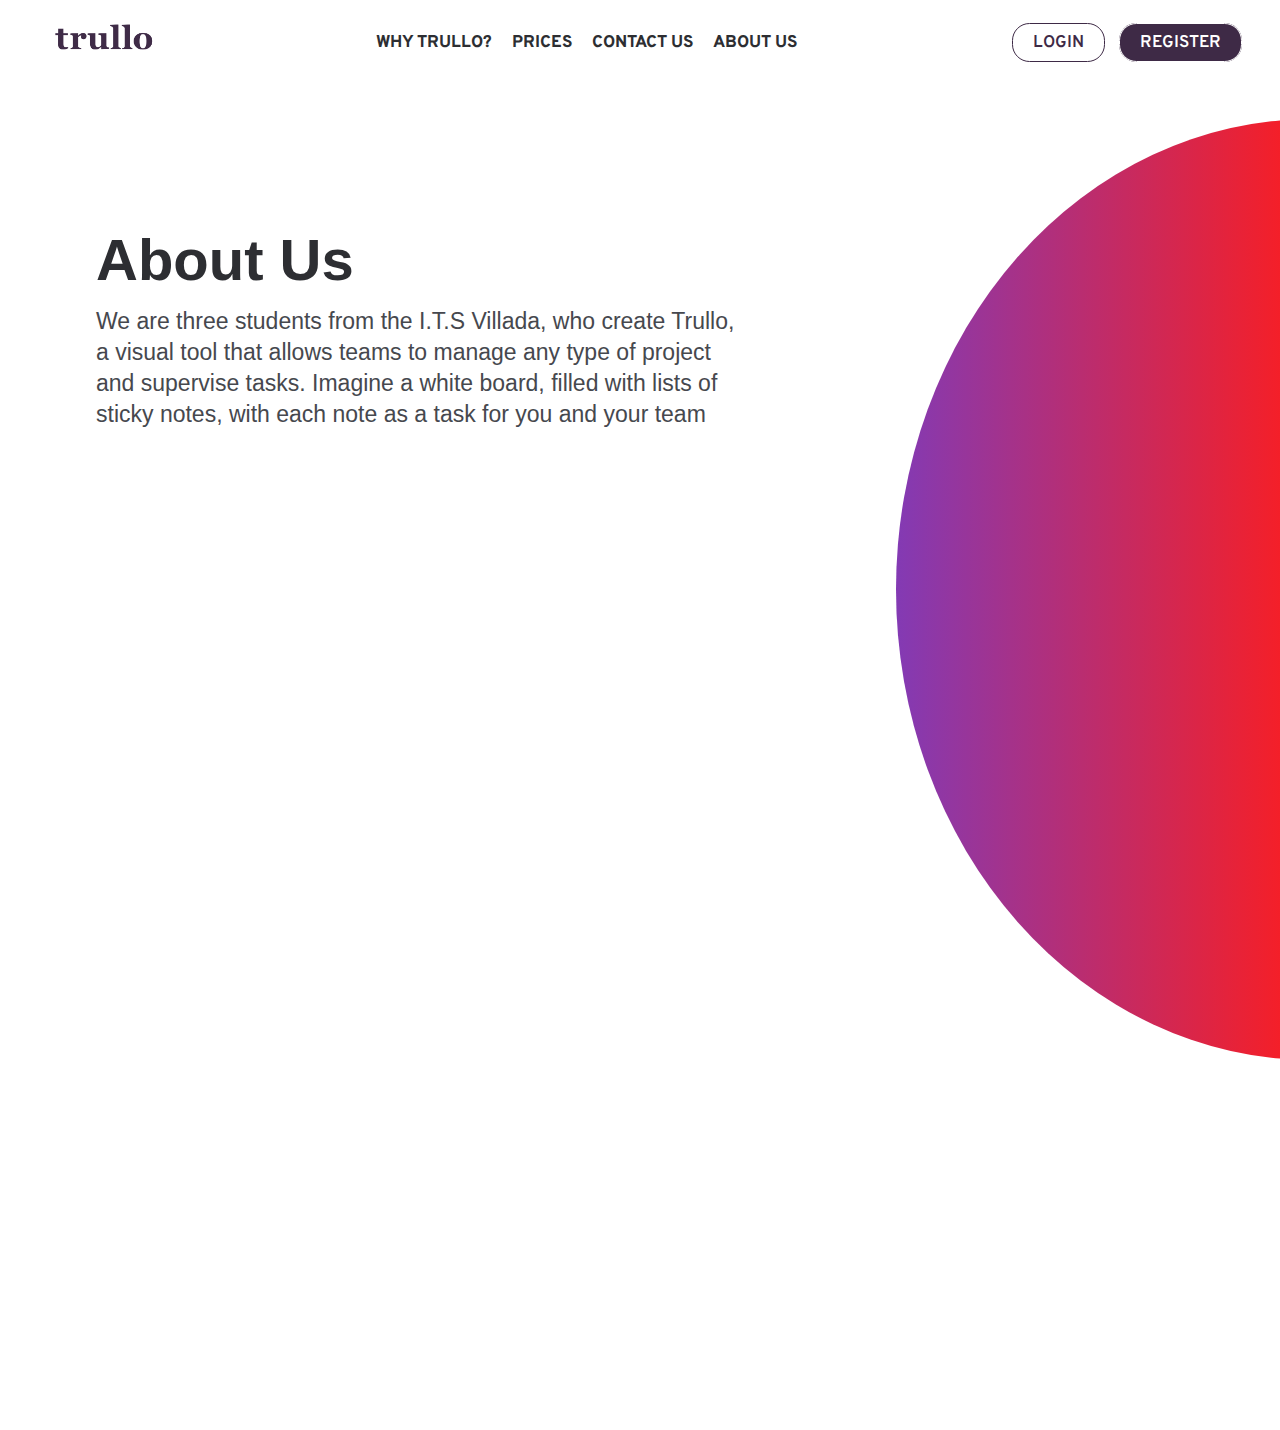
==== html/about.html @ df70b8e7 "about terminado" ====
<!DOCTYPE html>
<html lang="en">
<head>
    <meta charset="UTF-8">
    <meta http-equiv="X-UA-Compatible" content="IE=edge">
    <meta name="viewport" content="width=device-width, initial-scale=1.0">
    <script src="main.js"></script>
    <link rel="preconnect" href="https://fonts.googleapis.com">
    <link rel="preconnect" href="https://fonts.gstatic.com" crossorigin>
    <link href="https://fonts.googleapis.com/css2?family=Overpass:wght@100;200;300;400&display=swap" rel="stylesheet">
    <link rel="stylesheet" href="../style.css">
    <link rel="icon" href="../assets/tlogo.png">
    <title>About Us</title>

</head>
<body>
    <header class="header">
        <div class="logo">
            <a href="../index.html">
                <img src="../assets/trullo-logo.png" alt="trullo-logo">
            </a>
        </div>
        <nav>
            <ul class="nav-links">
                <li><a href="why.html">WHY TRULLO?</a></li>
                <li><a href="prices.html">PRICES</a></li>
                <li><a href="contact.html">CONTACT US</a></li>
                <li><a href="about.html">ABOUT US</a></li>
            </ul> 
        </nav>
        <div class="buttons">
            <a href="" class="log-in-btn">LOGIN</a>
            <a href="" class="sign-in-btn">REGISTER</a>
        </div>
    </header>
    </nav>
    <main>
        <div class="main">
            <div class="titles">
            <h1 class="title">About Us</h1>
            <p class="subtitle2">We are three students from the I.T.S Villada, who create Trullo,<br>a visual tool that allows teams to manage any type of project<br>and supervise tasks. Imagine a white board, filled with lists of<br>sticky notes, with each note as a task for you and your team</p>
            </div>
            <div class="circle"></div>
            <div class="bar"></div>
        </div>    
    </main>

</body>
</html>
---- style.css ----
* {
    box-sizing: border-box;
    padding: 0;
    margin: 0;
    font-size: 17px;
}

body {
    font-family: 'Overpass', sans-serif;
    overflow-y: hidden; 
    overflow-x: hidden; 
    
}

.header {
    display: flex;
    justify-content: space-between;
    align-items: center;
    height: 85px;
    padding: 5px 3%;
}
.header .logo a img{
    height: 87.5px;
    width: auto;
}

.header .logo {
    cursor: pointer;
}
#nav-links li a{
    font-size: 20px;
}

a:visited, a:active, a:link, .nav-links{
    list-style: none;
    text-decoration: none;
}
.nav-links li{
    margin: 0 10px;

}
.nav-links li a {
    color: #2d2e32;
    font-weight: 750;
}

.nav-links li a:hover{
    color: #919296;
    transition: .3s;


}


.nav-links{
    display: flex;
    text-decoration: none;
}

.log-in-btn{
    font-weight: 600;
    color: #3e2a46;
    padding: 7.5px;
    padding-left: 20px;
    padding-right: 20px;
    margin-right: 10px;
    border: 1px solid #3e2a46;
}

.log-in-btn:hover{
    background-color: #3e2a46;
    color: #ffffff;
    transition: .3s;
}

.sign-in-btn {
    font-weight: 600;
    color: #ffffff;
    padding: 7.5px;
    padding-left: 20px;
    padding-right: 20px;
    background-color: #3e2a46;
    border: 1px solid;
}

.sign-in-btn:hover{
    color: #3e2a46;
    background-color: #ffffff;
    transition: .3s;
    border: 1px solid #3e2a46;

}


.get-btn {
    font-weight: 400;
    color: #ffffff;
    padding: 6px 27.5px;
    background-color: #3e2a46;
    border: 1px solid;
    border-radius: 17.5px;
    margin-left: 7.5%;  
    display:inline-block;
    margin-top: 1.5%;
    padding: 7.5px;
    padding-left: 20px;
    padding-right: 20px;
}

.get-btn:hover{
    color: #3e2a46;
    background-color: #ffffff;
    transition: .3s;
    border: 1px solid #3e2a46;
}


.sign-in-btn, .log-in-btn {
    border-radius: 17.5px;
}


.main{
    position: relative;
    overflow: hidden;

}

.title{
    font-family: 'Archivo Narrow', sans-serif;
    font-size: 58px;
    color: #2d2e32;
    margin-top: 11%;
    margin-left: 7.5%;  
}

.subtitle{
    font-family: 'Archivo Narrow', sans-serif;
    font-weight: 500;
    font-size: 23px;
    color: #46484E;
    margin-left: 7.5%;
    margin-top: 1%;
}

.subtitle2{
    font-family: 'Archivo Narrow', sans-serif;
    font-weight: 500;
    font-size: 23px;
    color: #46484E;
    margin-left: 7.5%;
    line-height: 31px;
    margin-top: 1%;
}

.circle {
    background: rgb(131,58,180);
    background: linear-gradient(90deg, rgba(131,58,180,1) 0%, rgba(253,29,29,1) 50%, rgba(252,176,69,1) 100%);
    border-radius: 50%;
    height: 70%;
    width: 65%;
    position: absolute; left: 70%; top: 2.5%;
    overflow: hidden;
}

.img{
    position: absolute; left: 53%; top: 7.5%;
    z-index: 50;


}


.bar{
    height: 1000px;
}
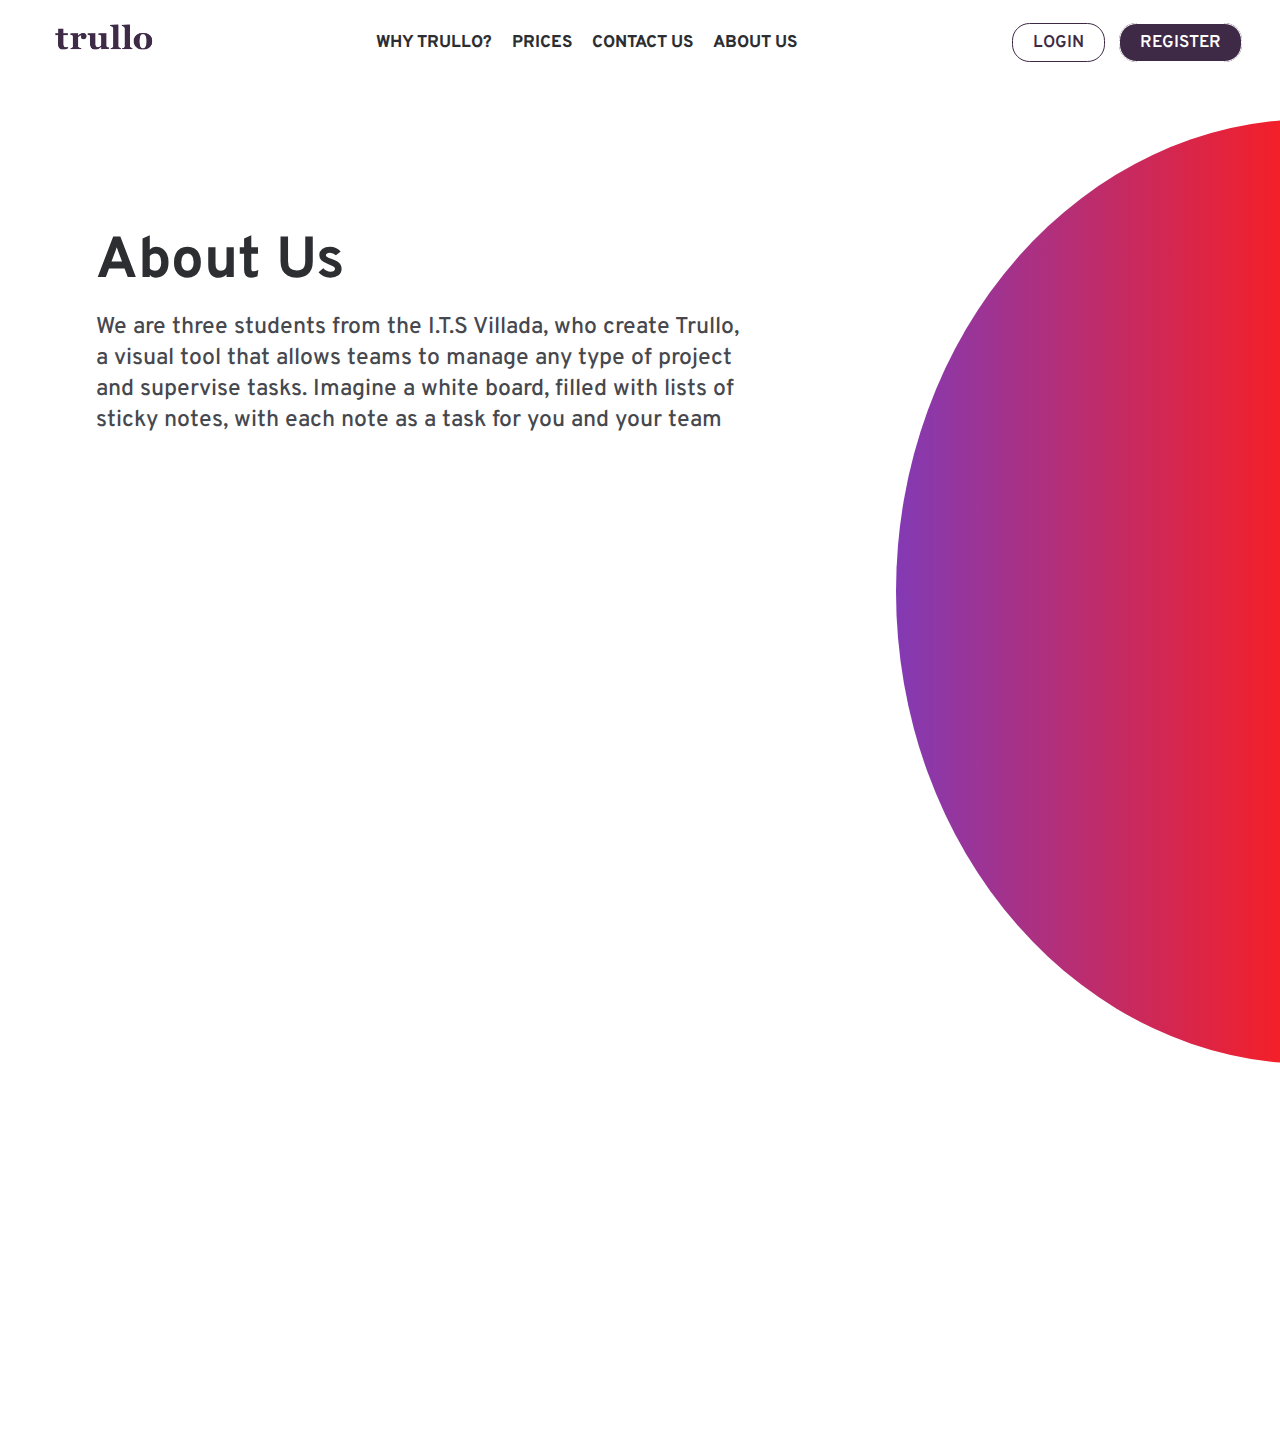
==== commit 9297e970: "cambios en los enlaces" ====
--- a/html/about.html
+++ b/html/about.html
@@ -29,8 +29,8 @@
             </ul> 
         </nav>
         <div class="buttons">
-            <a href="" class="log-in-btn">LOGIN</a>
-            <a href="" class="sign-in-btn">REGISTER</a>
+            <a href="log-in.html" class="log-in-btn">LOGIN</a>
+            <a href="sign-in.html" class="sign-in-btn">REGISTER</a>
         </div>
     </header>
     </nav>
--- a/style.css
+++ b/style.css
@@ -127,15 +127,21 @@
 }
 
 .title{
-    font-family: 'Archivo Narrow', sans-serif;
     font-size: 58px;
     color: #2d2e32;
     margin-top: 11%;
     margin-left: 7.5%;  
 }
 
+.title2{
+  font-size: 45px;
+  color: #2d2e32;
+  margin-left: 15%;  
+  position: absolute
+}
+
+
 .subtitle{
-    font-family: 'Archivo Narrow', sans-serif;
     font-weight: 500;
     font-size: 23px;
     color: #46484E;
@@ -144,13 +150,21 @@
 }
 
 .subtitle2{
-    font-family: 'Archivo Narrow', sans-serif;
     font-weight: 500;
     font-size: 23px;
     color: #46484E;
     margin-left: 7.5%;
     line-height: 31px;
     margin-top: 1%;
+}
+
+.subtitle3{
+  font-weight: 500;
+  font-size: 22.5px;
+  color: #46484E;
+  margin-left: 15%;
+  position: absolute;
+  margin-top: 12.5%;
 }
 
 .circle {
@@ -174,4 +188,332 @@
 .bar{
     height: 1000px;
 }
-  +
+.form-cn{
+  position: relative;
+}
+
+.form-contact{
+  position: absolute; left: 10%;
+  width:340px;
+  height:440px;
+  background:#ffffff;
+  border-radius:22.5px;
+  box-shadow:0 0 15px -7.5px#000;
+  margin-top: 6%;
+  margin-left: 35%;
+  margin-right: auto;
+  padding:20px 30px;
+  max-width:calc(100vw - 40px);
+  box-sizing:border-box;
+  position:relative
+}
+
+.h2-cn{
+  margin:10px 0;
+  padding-bottom:10px;
+  width:180px;
+  color:#2d2e32;
+  border-bottom:3px solid #78788c
+}
+
+.input-cn{
+  width:100%;
+  padding:10px;
+  box-sizing:border-box;
+  background:none;
+  outline:none;
+  resize:none;
+  border:0;
+  transition:all .3s;
+  border-bottom:2px solid #bebed2
+}
+
+.input-cn:focus{
+  border-bottom:2px solid #78788c
+}
+
+.p-cn:before{
+  content:attr(type);
+  display:block;
+  margin:28px 0 0;
+  font-size:14px;
+  color:#5a5a5a
+}
+
+.btn-cn{
+  margin-top: 10%;
+  margin-left: 20%;
+}
+
+
+
+
+
+
+
+
+
+
+
+
+
+
+
+
+
+
+
+
+
+
+
+
+
+
+/* Pagina de Precios */
+
+.containerp{
+    display: flex;
+    align-items: center;
+    justify-content: center;
+    min-height: 90vh;
+}
+
+.wrapper{
+  max-width: 1090px;
+  width: 100%;
+  margin: auto;
+  display: flex;
+  flex-wrap: wrap;
+  justify-content: space-between;
+}
+.wrapper .table{
+  background: #fff;
+  width: calc(33% - 20px);
+  padding: 30px 30px;
+  position: relative;
+  box-shadow: 0 5px 10px rgba(0,0,0,0.3);
+  text-align: center;
+  border-radius: 25px;
+}
+.table .price-section{
+  display: flex;
+  justify-content: center;
+}
+.table .price-area{
+  height: 120px;
+  width: 120px;
+  border-radius: 50%;
+  padding: 2px;
+}
+
+.aj_p{
+  text-align: center;
+}
+
+p.aj_des {
+  color: grey;
+  padding-bottom: 30px;
+  font-size: 14px;
+}
+
+.table.premium {
+  margin: -20px;
+}
+
+.premium_all {
+  padding-top: 22px;
+}
+
+.price-area .inner-area{
+  height: 100%;
+  width: 100%;
+  line-height: 117px;
+  text-align: center;
+  color: #fff;
+  position: relative;
+}
+
+.price-area .inner-area .text{
+  font-size: 25px;
+  font-weight: 400;
+  position: absolute;
+  top: -10px;
+  left: 5px;
+}
+
+.price-area .inner-area .price{
+  font-size: 45px;
+  font-weight: 500;
+  margin-left: 16px;
+}
+
+.table .package-name{
+  width: 100%;
+  height: 2px;
+  margin :35px 0;
+  position: relative;
+}
+
+.table .features li{
+  margin-bottom: 15px;
+  list-style: none;
+  display: flex;
+  justify-content: space-between;
+}
+
+.features li .list-name{
+  font-size: 17px;
+  font-weight: 400;
+}
+
+.features li .icon{
+  font-size: 15px;
+}
+
+.features li .icon.check{
+  color: #3e2a46;
+}
+
+.features li .icon.cross{
+  color: #3e2a46;
+}
+
+.table .btn{
+  width: 100%;
+  display: flex;
+  justify-content: center;
+}
+
+.table .btn button{
+  width: 80%;
+  height: 50px;
+  color: #fff;
+  font-size: 20px;
+  font-weight: 500;
+  border: none;
+  outline: none;
+  border-radius: 25px;
+  cursor: pointer;
+  transition: all 0.3s ease;
+}
+
+.table .btn button:hover{
+  border-radius: 17.5px;
+}
+
+.basic ::selection,
+.basic .price-area,
+.basic .inner-area,
+.basic .head_tab h2{
+  color:#3e2a46;
+}
+
+.basic .btn button{
+  background: #3e2a46;
+  color: #fff;
+  margin-top: -75px;
+}
+
+.basic .btn button:hover{
+  background: #805991;
+  color: #fff;
+}
+
+.premium ::selection,
+.premium .price-area,
+.premium .inner-area,
+.premium .head_tab h2{
+  color:#3e2a46;
+}
+
+.premium .btn button{
+  background: #3e2a46;
+  color: #fff;
+  margin-top: -75px;
+}
+
+.premium .btn button:hover{
+  background: #805991;
+  color: #fff;
+}
+
+.ultimate ::selection,
+.ultimate .price-area,
+.ultimate .inner-area,
+.ultimate .head_tab h2{
+  color:#3e2a46;
+}
+
+.ultimate .btn button{
+  background: #3e2a46;
+  color: #fff;
+  margin-top: -75px;
+}
+
+.ultimate .btn button:hover{
+  background: #805991;
+  color: #fff;
+}
+
+@media (max-width:756px){
+  .wrapper .table{
+    width: 100%;
+  }
+
+  .table.premium{
+    margin: 40px 0px;
+  }
+  .table.ultimate{
+    margin: 0px;
+  }
+}
+
+::selection{
+  color:#fff;
+}
+
+.table .ribbon{
+  width: 150px;
+  height: 150px;
+  position: absolute;
+  top: -10px;
+  left: -10px;
+  overflow: hidden;
+}
+
+.table .ribbon::before,
+table .ribbon::after{
+  position: absolute;
+  content: "";
+  z-index: -1;
+  display: block;
+  border: 7px solid #3e2a46;
+  border-top-color: transparent;
+  border-left-color: transparent;
+}
+
+.table .ribbon::before{
+  top: 0px;
+  right: 15px;
+}
+
+.table .ribbon::after{
+  bottom: 15px;
+  left: 0px;
+}
+
+.table .ribbon span{
+  position: absolute;
+  top:30px;
+  right: 0;
+  transform: rotate(-45deg);
+  width: 200px;
+  background: #3e2a46;
+  padding: 10px 0;
+  color: #fff;
+  text-align: center;
+  font-size: 17px;
+  box-shadow: 0 5px 10px rgba(0,0,0,0.5);
+}
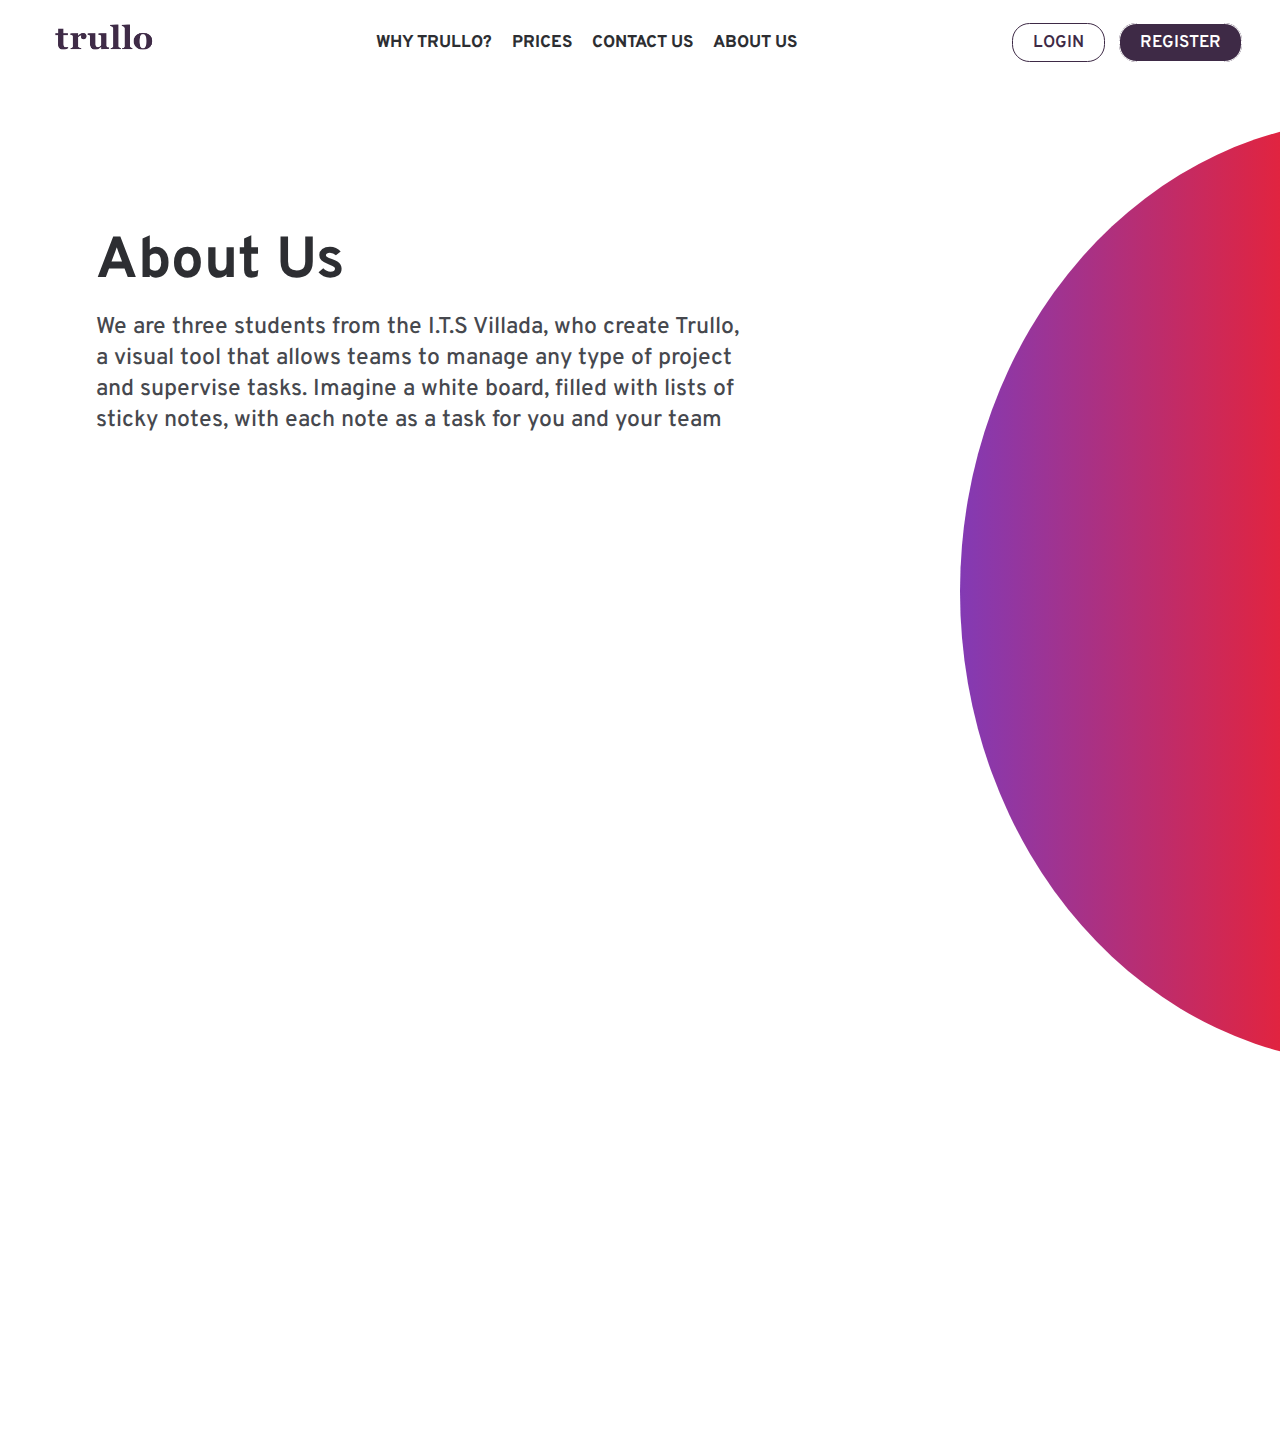
==== commit c9a23c78: "cambios" ====
--- a/html/about.html
+++ b/html/about.html
@@ -30,7 +30,7 @@
         </nav>
         <div class="buttons">
             <a href="log-in.html" class="log-in-btn">LOGIN</a>
-            <a href="sign-in.html" class="sign-in-btn">REGISTER</a>
+            <a href="register.html" class="sign-in-btn">REGISTER</a>
         </div>
     </header>
     </nav>
--- a/style.css
+++ b/style.css
@@ -126,6 +126,7 @@
 
 }
 
+
 .title{
     font-size: 58px;
     color: #2d2e32;
@@ -164,7 +165,7 @@
   color: #46484E;
   margin-left: 15%;
   position: absolute;
-  margin-top: 12.5%;
+  margin-top: 10%;
 }
 
 .circle {
@@ -173,7 +174,7 @@
     border-radius: 50%;
     height: 70%;
     width: 65%;
-    position: absolute; left: 70%; top: 2.5%;
+    position: absolute; left: 75%; top: 2.5%;
     overflow: hidden;
 }
 
@@ -213,8 +214,8 @@
   margin:10px 0;
   padding-bottom:10px;
   width:180px;
-  color:#2d2e32;
-  border-bottom:3px solid #78788c
+  color:#3e2a46;
+  border-bottom:3px solid #3e2a46;
 }
 
 .input-cn{
@@ -226,7 +227,7 @@
   resize:none;
   border:0;
   transition:all .3s;
-  border-bottom:2px solid #bebed2
+  border-bottom:2px solid #3e2a46
 }
 
 .input-cn:focus{
@@ -238,7 +239,7 @@
   display:block;
   margin:28px 0 0;
   font-size:14px;
-  color:#5a5a5a
+  color:#3e2a46
 }
 
 .btn-cn{
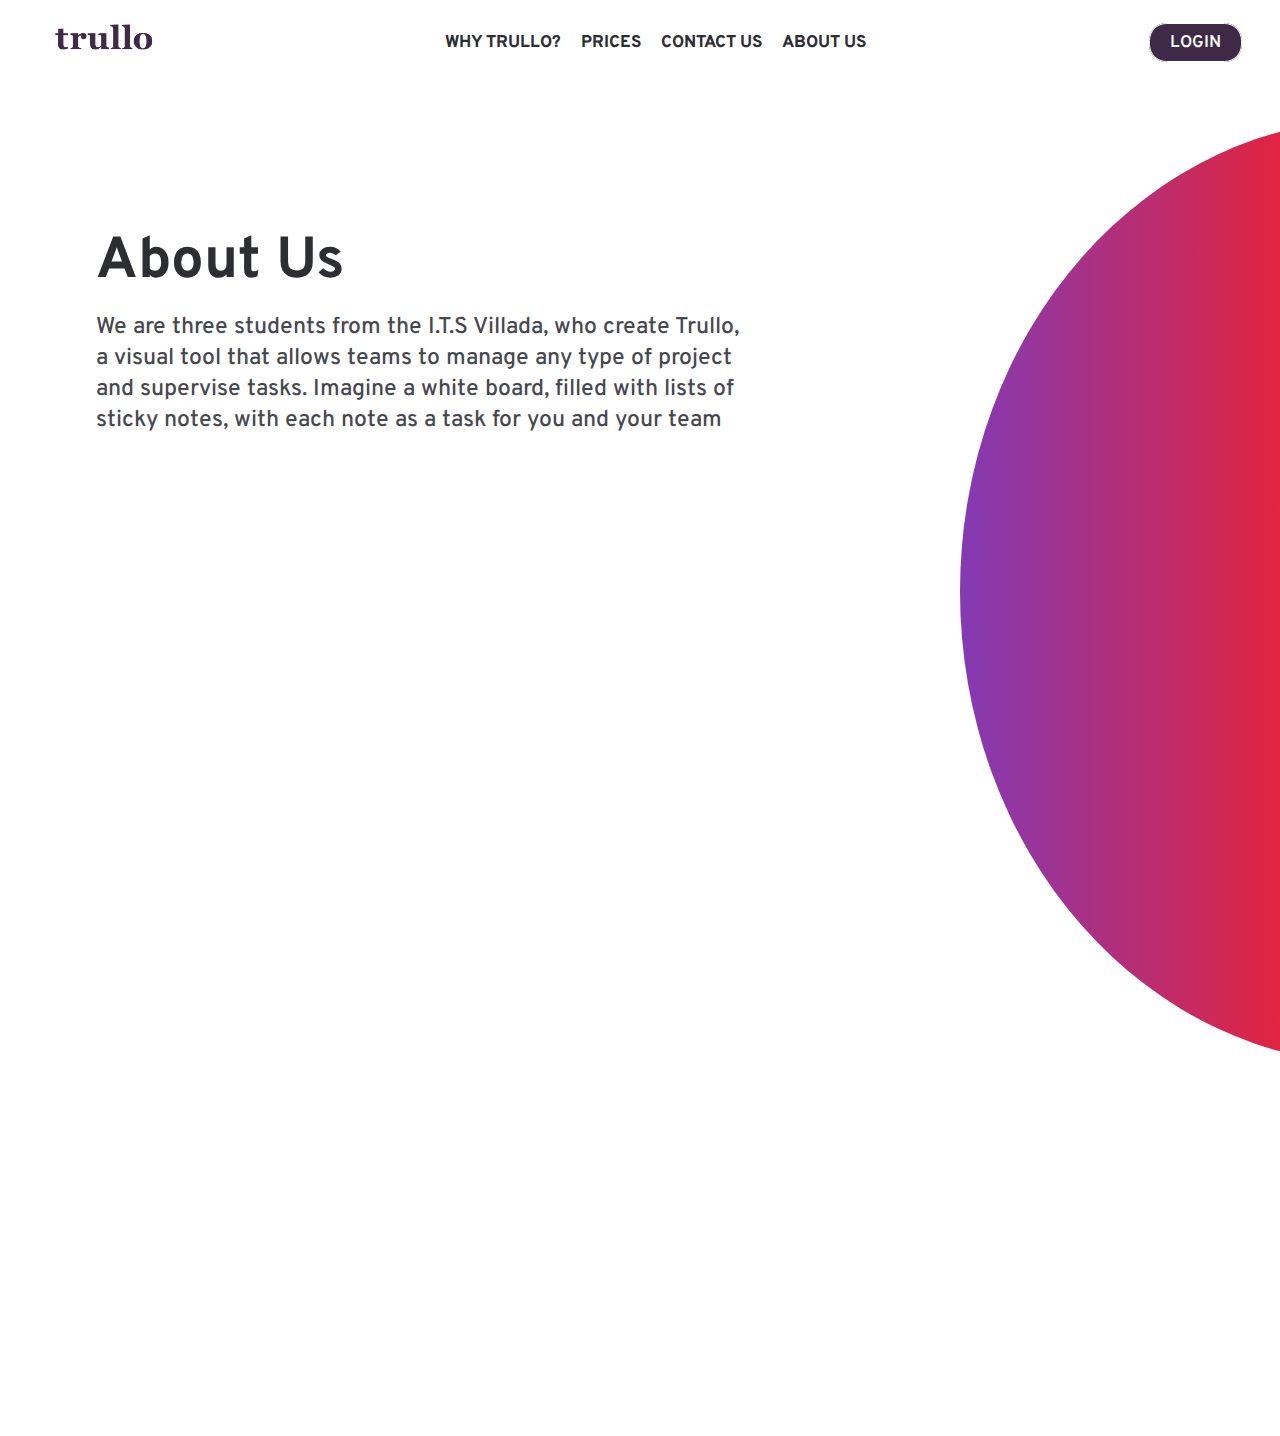
==== commit d4013231: "facu" ====
--- a/html/about.html
+++ b/html/about.html
@@ -29,8 +29,7 @@
             </ul> 
         </nav>
         <div class="buttons">
-            <a href="log-in.html" class="log-in-btn">LOGIN</a>
-            <a href="register.html" class="sign-in-btn">REGISTER</a>
+            <a href="register.html" class="sign-in-btn">LOGIN</a>
         </div>
     </header>
     </nav>
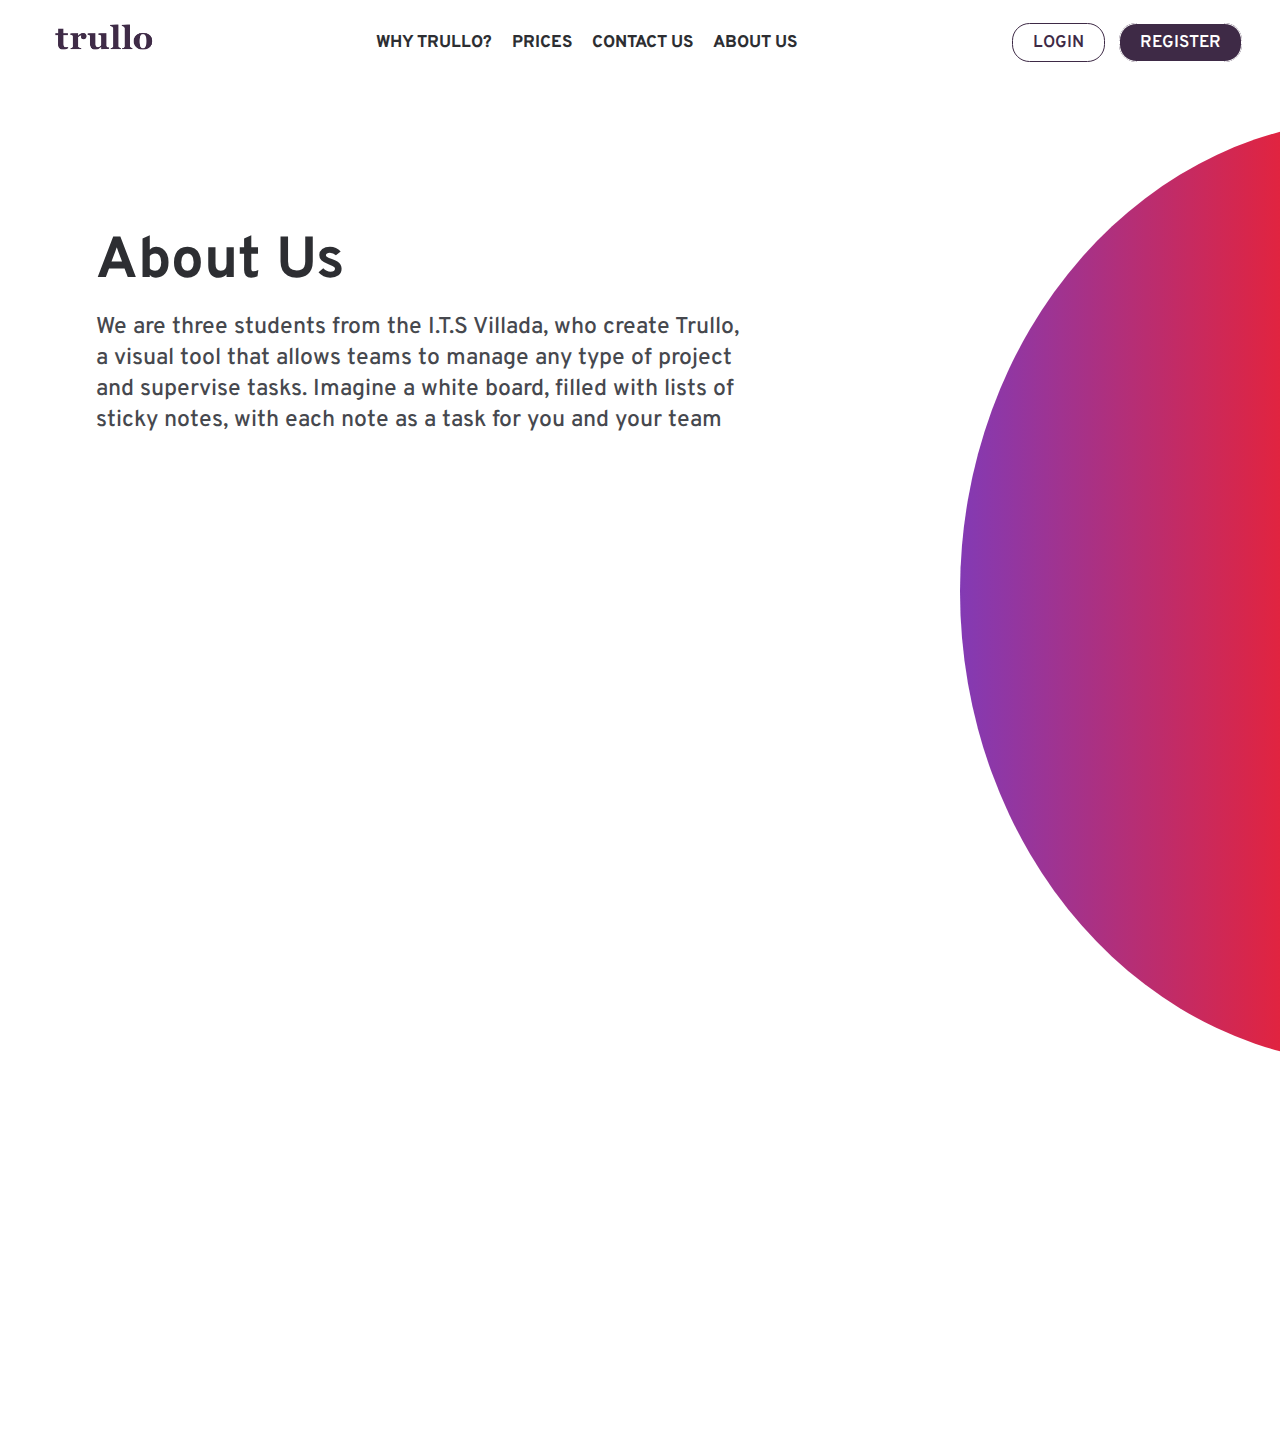
==== commit f87b9523: "changes" ====
--- a/html/about.html
+++ b/html/about.html
@@ -29,7 +29,8 @@
             </ul> 
         </nav>
         <div class="buttons">
-            <a href="register.html" class="sign-in-btn">LOGIN</a>
+            <a href="log-in.html" class="log-in-btn">LOGIN</a>
+            <a href="register.html" class="sign-in-btn">REGISTER</a>
         </div>
     </header>
     </nav>
--- a/style.css
+++ b/style.css
@@ -1,520 +1,529 @@
 * {
-    box-sizing: border-box;
-    padding: 0;
-    margin: 0;
-    font-size: 17px;
-}
+  box-sizing: border-box;
+  padding: 0;
+  margin: 0;
+  font-size: 17px;
+}
+
+::-moz-selection {
+background:  #3e2a46;
+}
+::selection      {
+background:  #3e2a46;
+}
+
+
 
 body {
-    font-family: 'Overpass', sans-serif;
-    overflow-y: hidden; 
-    overflow-x: hidden; 
-    
+  font-family: 'Overpass', sans-serif;
+  overflow-y: hidden; 
+  overflow-x: hidden; 
+  
 }
 
 .header {
-    display: flex;
-    justify-content: space-between;
-    align-items: center;
-    height: 85px;
-    padding: 5px 3%;
-}
-.header .logo a img{
-    height: 87.5px;
-    width: auto;
-}
-
-.header .logo {
-    cursor: pointer;
-}
-#nav-links li a{
-    font-size: 20px;
-}
-
-a:visited, a:active, a:link, .nav-links{
-    list-style: none;
-    text-decoration: none;
-}
-.nav-links li{
-    margin: 0 10px;
-
-}
-.nav-links li a {
-    color: #2d2e32;
-    font-weight: 750;
-}
-
-.nav-links li a:hover{
-    color: #919296;
-    transition: .3s;
-
-
-}
-
-
-.nav-links{
-    display: flex;
-    text-decoration: none;
-}
-
-.log-in-btn{
-    font-weight: 600;
-    color: #3e2a46;
-    padding: 7.5px;
-    padding-left: 20px;
-    padding-right: 20px;
-    margin-right: 10px;
-    border: 1px solid #3e2a46;
-}
-
-.log-in-btn:hover{
-    background-color: #3e2a46;
-    color: #ffffff;
-    transition: .3s;
-}
-
-.sign-in-btn {
-    font-weight: 600;
-    color: #ffffff;
-    padding: 7.5px;
-    padding-left: 20px;
-    padding-right: 20px;
-    background-color: #3e2a46;
-    border: 1px solid;
-}
-
-.sign-in-btn:hover{
-    color: #3e2a46;
-    background-color: #ffffff;
-    transition: .3s;
-    border: 1px solid #3e2a46;
-
-}
-
-
-.get-btn {
-    font-weight: 400;
-    color: #ffffff;
-    padding: 6px 27.5px;
-    background-color: #3e2a46;
-    border: 1px solid;
-    border-radius: 17.5px;
-    margin-left: 7.5%;  
-    display:inline-block;
-    margin-top: 1.5%;
-    padding: 7.5px;
-    padding-left: 20px;
-    padding-right: 20px;
-}
-
-.get-btn:hover{
-    color: #3e2a46;
-    background-color: #ffffff;
-    transition: .3s;
-    border: 1px solid #3e2a46;
-}
-
-
-.sign-in-btn, .log-in-btn {
-    border-radius: 17.5px;
-}
-
-
-.main{
-    position: relative;
-    overflow: hidden;
-
-}
-
-
-.title{
-    font-size: 58px;
-    color: #2d2e32;
-    margin-top: 11%;
-    margin-left: 7.5%;  
-}
-
-.title2{
-  font-size: 45px;
-  color: #2d2e32;
-  margin-left: 15%;  
-  position: absolute
-}
-
-
-.subtitle{
-    font-weight: 500;
-    font-size: 23px;
-    color: #46484E;
-    margin-left: 7.5%;
-    margin-top: 1%;
-}
-
-.subtitle2{
-    font-weight: 500;
-    font-size: 23px;
-    color: #46484E;
-    margin-left: 7.5%;
-    line-height: 31px;
-    margin-top: 1%;
-}
-
-.subtitle3{
-  font-weight: 500;
-  font-size: 22.5px;
-  color: #46484E;
-  margin-left: 15%;
-  position: absolute;
-  margin-top: 10%;
-}
-
-.circle {
-    background: rgb(131,58,180);
-    background: linear-gradient(90deg, rgba(131,58,180,1) 0%, rgba(253,29,29,1) 50%, rgba(252,176,69,1) 100%);
-    border-radius: 50%;
-    height: 70%;
-    width: 65%;
-    position: absolute; left: 75%; top: 2.5%;
-    overflow: hidden;
-}
-
-.img{
-    position: absolute; left: 53%; top: 7.5%;
-    z-index: 50;
-
-
-}
-
-
-.bar{
-    height: 1000px;
-}
-
-.form-cn{
-  position: relative;
-}
-
-.form-contact{
-  position: absolute; left: 10%;
-  width:340px;
-  height:440px;
-  background:#ffffff;
-  border-radius:22.5px;
-  box-shadow:0 0 15px -7.5px#000;
-  margin-top: 6%;
-  margin-left: 35%;
-  margin-right: auto;
-  padding:20px 30px;
-  max-width:calc(100vw - 40px);
-  box-sizing:border-box;
-  position:relative
-}
-
-.h2-cn{
-  margin:10px 0;
-  padding-bottom:10px;
-  width:180px;
-  color:#3e2a46;
-  border-bottom:3px solid #3e2a46;
-}
-
-.input-cn{
-  width:100%;
-  padding:10px;
-  box-sizing:border-box;
-  background:none;
-  outline:none;
-  resize:none;
-  border:0;
-  transition:all .3s;
-  border-bottom:2px solid #3e2a46
-}
-
-.input-cn:focus{
-  border-bottom:2px solid #78788c
-}
-
-.p-cn:before{
-  content:attr(type);
-  display:block;
-  margin:28px 0 0;
-  font-size:14px;
-  color:#3e2a46
-}
-
-.btn-cn{
-  margin-top: 10%;
-  margin-left: 20%;
-}
-
-
-
-
-
-
-
-
-
-
-
-
-
-
-
-
-
-
-
-
-
-
-
-
-
-
-/* Pagina de Precios */
-
-.containerp{
-    display: flex;
-    align-items: center;
-    justify-content: center;
-    min-height: 90vh;
-}
-
-.wrapper{
-  max-width: 1090px;
-  width: 100%;
-  margin: auto;
-  display: flex;
-  flex-wrap: wrap;
-  justify-content: space-between;
-}
-.wrapper .table{
-  background: #fff;
-  width: calc(33% - 20px);
-  padding: 30px 30px;
-  position: relative;
-  box-shadow: 0 5px 10px rgba(0,0,0,0.3);
-  text-align: center;
-  border-radius: 25px;
-}
-.table .price-section{
-  display: flex;
-  justify-content: center;
-}
-.table .price-area{
-  height: 120px;
-  width: 120px;
-  border-radius: 50%;
-  padding: 2px;
-}
-
-.aj_p{
-  text-align: center;
-}
-
-p.aj_des {
-  color: grey;
-  padding-bottom: 30px;
-  font-size: 14px;
-}
-
-.table.premium {
-  margin: -20px;
-}
-
-.premium_all {
-  padding-top: 22px;
-}
-
-.price-area .inner-area{
-  height: 100%;
-  width: 100%;
-  line-height: 117px;
-  text-align: center;
-  color: #fff;
-  position: relative;
-}
-
-.price-area .inner-area .text{
-  font-size: 25px;
-  font-weight: 400;
-  position: absolute;
-  top: -10px;
-  left: 5px;
-}
-
-.price-area .inner-area .price{
-  font-size: 45px;
-  font-weight: 500;
-  margin-left: 16px;
-}
-
-.table .package-name{
-  width: 100%;
-  height: 2px;
-  margin :35px 0;
-  position: relative;
-}
-
-.table .features li{
-  margin-bottom: 15px;
-  list-style: none;
   display: flex;
   justify-content: space-between;
+  align-items: center;
+  height: 85px;
+  padding: 5px 3%;
+}
+.header .logo a img{
+  height: 87.5px;
+  width: auto;
+}
+
+.header .logo {
+  cursor: pointer;
+}
+#nav-links li a{
+  font-size: 20px;
+}
+
+a:visited, a:active, a:link, .nav-links{
+  list-style: none;
+  text-decoration: none;
+}
+.nav-links li{
+  margin: 0 10px;
+
+}
+.nav-links li a {
+  color: #2d2e32;
+  font-weight: 750;
+}
+
+.nav-links li a:hover{
+  color: #919296;
+  transition: .3s;
+
+
+}
+
+
+.nav-links{
+  display: flex;
+  text-decoration: none;
+}
+
+.log-in-btn{
+  font-weight: 600;
+  color: #3e2a46;
+  padding: 7.5px;
+  padding-left: 20px;
+  padding-right: 20px;
+  margin-right: 10px;
+  border: 1px solid #3e2a46;
+}
+
+.log-in-btn:hover{
+  background-color: #3e2a46;
+  color: #ffffff;
+  transition: .3s;
+}
+
+.sign-in-btn {
+  font-weight: 600;
+  color: #ffffff;
+  padding: 7.5px;
+  padding-left: 20px;
+  padding-right: 20px;
+  background-color: #3e2a46;
+  border: 1px solid;
+}
+
+.sign-in-btn:hover{
+  color: #3e2a46;
+  background-color: #ffffff;
+  transition: .3s;
+  border: 1px solid #3e2a46;
+
+}
+
+
+.get-btn {
+  font-weight: 400;
+  color: #ffffff;
+  padding: 6px 27.5px;
+  background-color: #3e2a46;
+  border: 1px solid;
+  border-radius: 17.5px;
+  margin-left: 7.5%;  
+  display:inline-block;
+  margin-top: 1.5%;
+  padding: 7.5px;
+  padding-left: 20px;
+  padding-right: 20px;
+}
+
+.get-btn:hover{
+  color: #3e2a46;
+  background-color: #ffffff;
+  transition: .3s;
+  border: 1px solid #3e2a46;
+}
+
+
+.sign-in-btn, .log-in-btn {
+  border-radius: 17.5px;
+}
+
+
+.main{
+  position: relative;
+  overflow: hidden;
+
+}
+
+
+.title{
+  font-size: 58px;
+  color: #2d2e32;
+  margin-top: 11%;
+  margin-left: 7.5%;  
+}
+
+.title2{
+font-size: 45px;
+color: #2d2e32;
+margin-left: 15%;  
+position: absolute
+}
+
+
+.subtitle{
+  font-weight: 500;
+  font-size: 23px;
+  color: #46484E;
+  margin-left: 7.5%;
+  margin-top: 1%;
+}
+
+.subtitle2{
+  font-weight: 500;
+  font-size: 23px;
+  color: #46484E;
+  margin-left: 7.5%;
+  line-height: 31px;
+  margin-top: 1%;
+}
+
+.subtitle3{
+font-weight: 500;
+font-size: 22.5px;
+color: #46484E;
+margin-left: 15%;
+position: absolute;
+margin-top: 10%;
+}
+
+.circle {
+  background: rgb(131,58,180);
+  background: linear-gradient(90deg, rgba(131,58,180,1) 0%, rgba(253,29,29,1) 50%, rgba(252,176,69,1) 100%);
+  border-radius: 50%;
+  height: 70%;
+  width: 65%;
+  position: absolute; left: 75%; top: 2.5%;
+  overflow: hidden;
+}
+
+.img{
+  position: absolute; left: 53%; top: 7.5%;
+  z-index: 50;
+
+
+}
+
+
+.bar{
+  height: 1000px;
+}
+
+.form-cn{
+position: relative;
+}
+
+.form-contact{
+position: absolute; left: 10%;
+width:340px;
+height:440px;
+background:#ffffff;
+border-radius:22.5px;
+box-shadow:0 0 15px -7.5px#000;
+margin-top: 6%;
+margin-left: 35%;
+margin-right: auto;
+padding:20px 30px;
+max-width:calc(100vw - 40px);
+box-sizing:border-box;
+position:relative
+}
+
+.h2-cn{
+margin:10px 0;
+padding-bottom:10px;
+width:180px;
+color:#3e2a46;
+border-bottom:3px solid #3e2a46;
+}
+
+.input-cn{
+width:100%;
+padding:10px;
+box-sizing:border-box;
+background:none;
+outline:none;
+resize:none;
+border:0;
+transition:all .3s;
+border-bottom:2px solid #3e2a46
+}
+
+.input-cn:focus{
+border-bottom:2px solid #78788c
+}
+
+.p-cn:before{
+content:attr(type);
+display:block;
+margin:28px 0 0;
+font-size:14px;
+color:#3e2a46
+}
+
+.btn-cn{
+margin-top: 10%;
+margin-left: 20%;
+}
+
+
+
+
+
+
+
+
+
+
+
+
+
+
+
+
+
+
+
+
+
+
+
+
+
+
+/* Pagina de Precios */
+
+.containerp{
+  display: flex;
+  align-items: center;
+  justify-content: center;
+  min-height: 90vh;
+}
+
+.wrapper{
+max-width: 1090px;
+width: 100%;
+margin: auto;
+display: flex;
+flex-wrap: wrap;
+justify-content: space-between;
+}
+.wrapper .table{
+background: #fff;
+width: calc(33% - 20px);
+padding: 30px 30px;
+position: relative;
+box-shadow: 0 5px 10px rgba(0,0,0,0.3);
+text-align: center;
+border-radius: 25px;
+}
+.table .price-section{
+display: flex;
+justify-content: center;
+}
+.table .price-area{
+height: 120px;
+width: 120px;
+border-radius: 50%;
+padding: 2px;
+}
+
+.aj_p{
+text-align: center;
+}
+
+p.aj_des {
+color: grey;
+padding-bottom: 30px;
+font-size: 14px;
+}
+
+.table.premium {
+margin: -20px;
+}
+
+.premium_all {
+padding-top: 22px;
+}
+
+.price-area .inner-area{
+height: 100%;
+width: 100%;
+line-height: 117px;
+text-align: center;
+color: #fff;
+position: relative;
+}
+
+.price-area .inner-area .text{
+font-size: 25px;
+font-weight: 400;
+position: absolute;
+top: -10px;
+left: 5px;
+}
+
+.price-area .inner-area .price{
+font-size: 45px;
+font-weight: 500;
+margin-left: 16px;
+}
+
+.table .package-name{
+width: 100%;
+height: 2px;
+margin :35px 0;
+position: relative;
+}
+
+.table .features li{
+margin-bottom: 15px;
+list-style: none;
+display: flex;
+justify-content: space-between;
 }
 
 .features li .list-name{
-  font-size: 17px;
-  font-weight: 400;
+font-size: 17px;
+font-weight: 400;
 }
 
 .features li .icon{
-  font-size: 15px;
+font-size: 15px;
 }
 
 .features li .icon.check{
-  color: #3e2a46;
+color: #3e2a46;
 }
 
 .features li .icon.cross{
-  color: #3e2a46;
+color: #3e2a46;
 }
 
 .table .btn{
-  width: 100%;
-  display: flex;
-  justify-content: center;
+width: 100%;
+display: flex;
+justify-content: center;
 }
 
 .table .btn button{
-  width: 80%;
-  height: 50px;
-  color: #fff;
-  font-size: 20px;
-  font-weight: 500;
-  border: none;
-  outline: none;
-  border-radius: 25px;
-  cursor: pointer;
-  transition: all 0.3s ease;
+width: 80%;
+height: 50px;
+color: #fff;
+font-size: 20px;
+font-weight: 500;
+border: none;
+outline: none;
+border-radius: 25px;
+cursor: pointer;
+transition: all 0.3s ease;
 }
 
 .table .btn button:hover{
-  border-radius: 17.5px;
+border-radius: 17.5px;
 }
 
 .basic ::selection,
 .basic .price-area,
 .basic .inner-area,
 .basic .head_tab h2{
-  color:#3e2a46;
+color:#3e2a46;
 }
 
 .basic .btn button{
-  background: #3e2a46;
-  color: #fff;
-  margin-top: -75px;
+background: #3e2a46;
+color: #fff;
+margin-top: -75px;
 }
 
 .basic .btn button:hover{
-  background: #805991;
-  color: #fff;
+background: #805991;
+color: #fff;
 }
 
 .premium ::selection,
 .premium .price-area,
 .premium .inner-area,
 .premium .head_tab h2{
-  color:#3e2a46;
+color:#3e2a46;
 }
 
 .premium .btn button{
-  background: #3e2a46;
-  color: #fff;
-  margin-top: -75px;
+background: #3e2a46;
+color: #fff;
+margin-top: -75px;
 }
 
 .premium .btn button:hover{
-  background: #805991;
-  color: #fff;
+background: #805991;
+color: #fff;
 }
 
 .ultimate ::selection,
 .ultimate .price-area,
 .ultimate .inner-area,
 .ultimate .head_tab h2{
-  color:#3e2a46;
+color:#3e2a46;
 }
 
 .ultimate .btn button{
-  background: #3e2a46;
-  color: #fff;
-  margin-top: -75px;
+background: #3e2a46;
+color: #fff;
+margin-top: -75px;
 }
 
 .ultimate .btn button:hover{
-  background: #805991;
-  color: #fff;
+background: #805991;
+color: #fff;
 }
 
 @media (max-width:756px){
-  .wrapper .table{
-    width: 100%;
-  }
-
-  .table.premium{
-    margin: 40px 0px;
-  }
-  .table.ultimate{
-    margin: 0px;
-  }
+.wrapper .table{
+  width: 100%;
+}
+
+.table.premium{
+  margin: 40px 0px;
+}
+.table.ultimate{
+  margin: 0px;
+}
 }
 
 ::selection{
-  color:#fff;
+color:#fff;
 }
 
 .table .ribbon{
-  width: 150px;
-  height: 150px;
-  position: absolute;
-  top: -10px;
-  left: -10px;
-  overflow: hidden;
+width: 150px;
+height: 150px;
+position: absolute;
+top: -10px;
+left: -10px;
+overflow: hidden;
 }
 
 .table .ribbon::before,
 table .ribbon::after{
-  position: absolute;
-  content: "";
-  z-index: -1;
-  display: block;
-  border: 7px solid #3e2a46;
-  border-top-color: transparent;
-  border-left-color: transparent;
+position: absolute;
+content: "";
+z-index: -1;
+display: block;
+border: 7px solid #3e2a46;
+border-top-color: transparent;
+border-left-color: transparent;
 }
 
 .table .ribbon::before{
-  top: 0px;
-  right: 15px;
+top: 0px;
+right: 15px;
 }
 
 .table .ribbon::after{
-  bottom: 15px;
-  left: 0px;
+bottom: 15px;
+left: 0px;
 }
 
 .table .ribbon span{
-  position: absolute;
-  top:30px;
-  right: 0;
-  transform: rotate(-45deg);
-  width: 200px;
-  background: #3e2a46;
-  padding: 10px 0;
-  color: #fff;
-  text-align: center;
-  font-size: 17px;
-  box-shadow: 0 5px 10px rgba(0,0,0,0.5);
-}
+position: absolute;
+top:30px;
+right: 0;
+transform: rotate(-45deg);
+width: 200px;
+background: #3e2a46;
+padding: 10px 0;
+color: #fff;
+text-align: center;
+font-size: 17px;
+box-shadow: 0 5px 10px rgba(0,0,0,0.5);
+}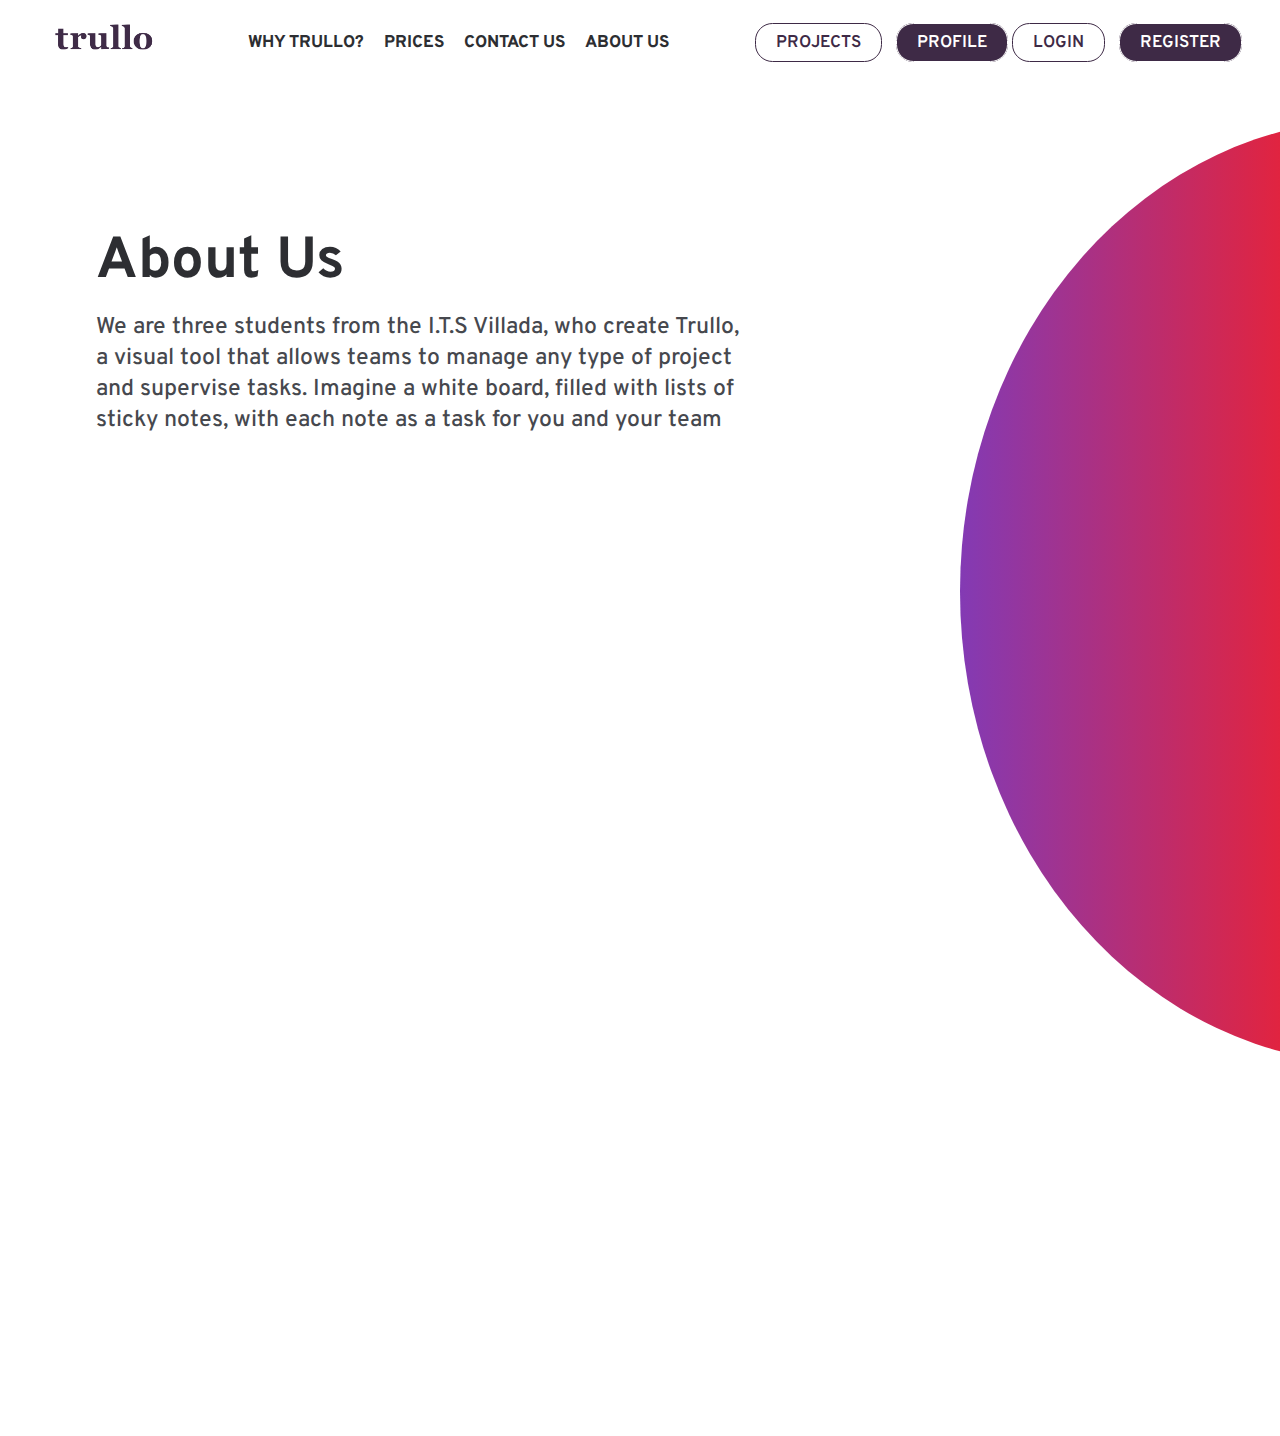
==== commit 834734ad: "entrega 2" ====
--- a/html/about.html
+++ b/html/about.html
@@ -29,8 +29,10 @@
             </ul> 
         </nav>
         <div class="buttons">
-            <a href="log-in.html" class="log-in-btn">LOGIN</a>
-            <a href="register.html" class="sign-in-btn">REGISTER</a>
+            <a href="project.html" class="log-in-btn" id="proj">PROJECTS</a>
+            <a href="log-in.html" class="sign-in-btn" id="prof">PROFILE</a>
+            <a href="log-in.html" class="log-in-btn" id="login">LOGIN</a>
+            <a href="register.html" class="sign-in-btn" id="reg">REGISTER</a>
         </div>
     </header>
     </nav>
@@ -44,6 +46,6 @@
             <div class="bar"></div>
         </div>    
     </main>
-
+<script src="../js/log.js"></script>
 </body>
 </html>--- a/style.css
+++ b/style.css
@@ -8,11 +8,10 @@
 ::-moz-selection {
 background:  #3e2a46;
 }
+
 ::selection      {
 background:  #3e2a46;
 }
-
-
 
 body {
   font-family: 'Overpass', sans-serif;
@@ -174,7 +173,7 @@
 color: #46484E;
 margin-left: 15%;
 position: absolute;
-margin-top: 10%;
+margin-top: 12%;
 }
 
 .circle {
@@ -257,37 +256,13 @@
 }
 
 
-
-
-
-
-
-
-
-
-
-
-
-
-
-
-
-
-
-
-
-
-
-
-
-
 /* Pagina de Precios */
 
 .containerp{
   display: flex;
   align-items: center;
   justify-content: center;
-  min-height: 90vh;
+  min-height: 85vh;
 }
 
 .wrapper{
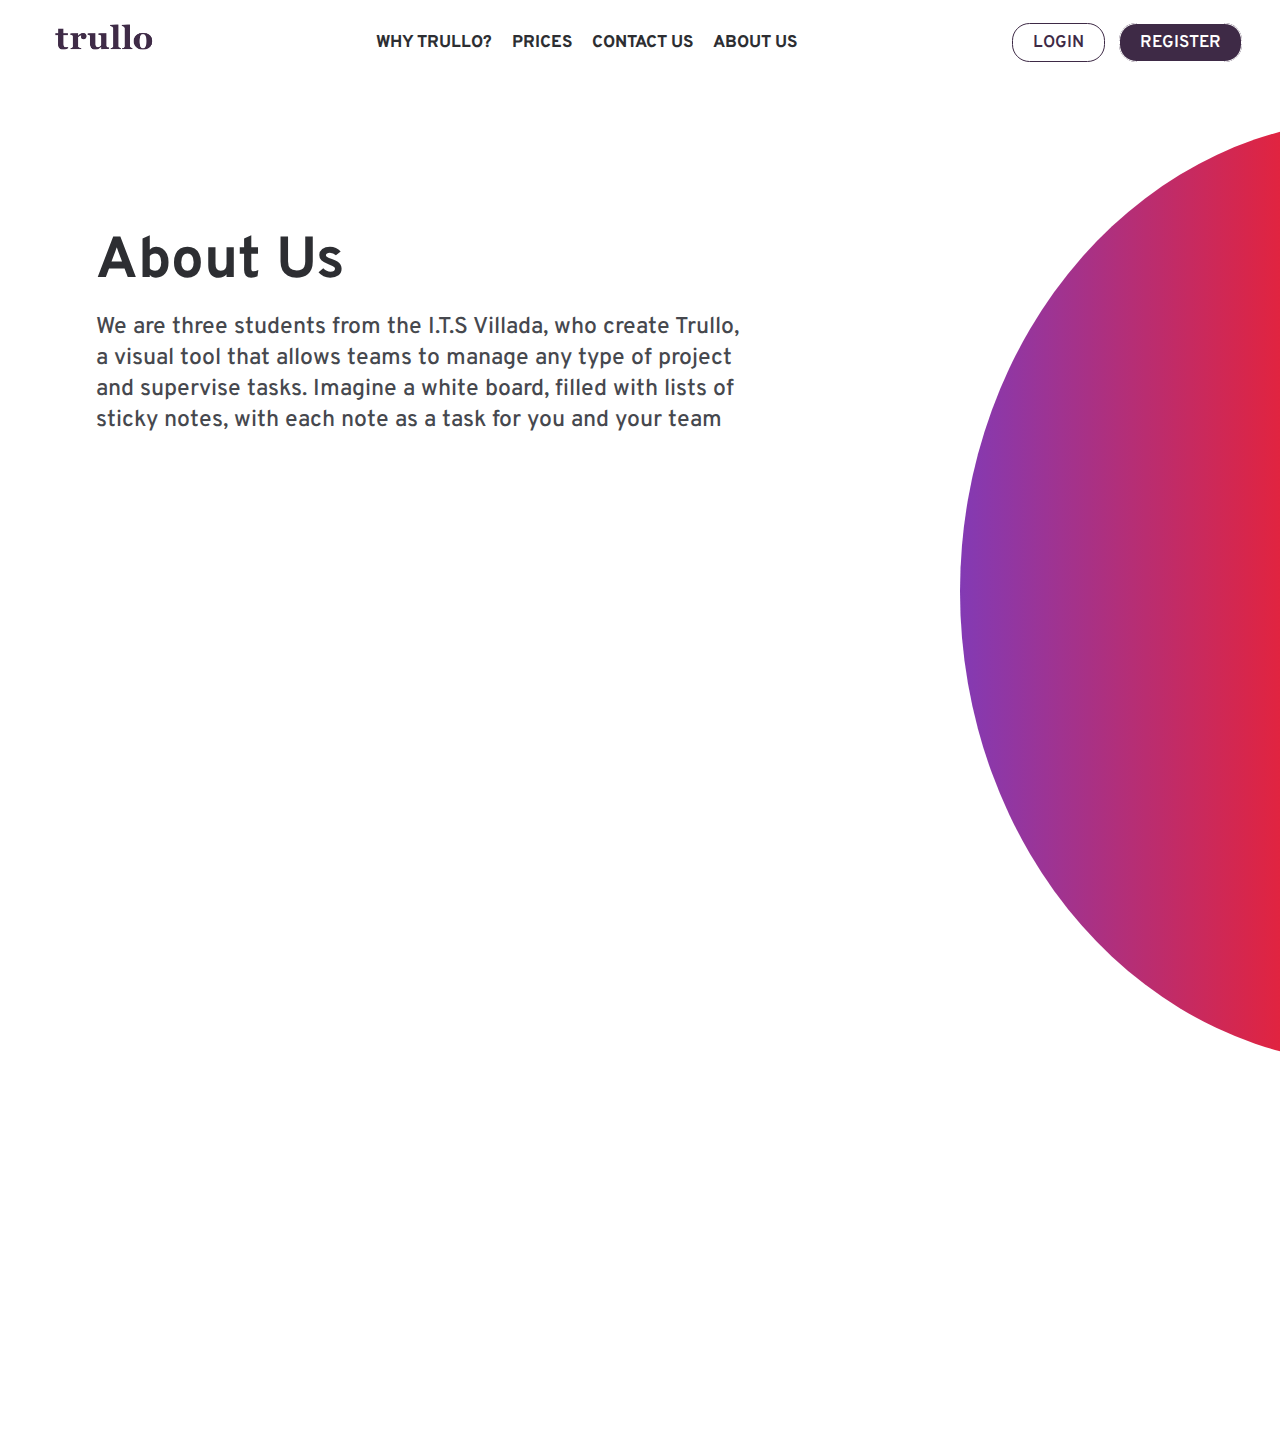
==== commit d82b54de: "cmabio" ====
--- a/html/about.html
+++ b/html/about.html
@@ -28,9 +28,11 @@
                 <li><a href="about.html">ABOUT US</a></li>
             </ul> 
         </nav>
-        <div class="buttons">
+        <div class="buttons" id="buttons1">
             <a href="project.html" class="log-in-btn" id="proj">PROJECTS</a>
             <a href="log-in.html" class="sign-in-btn" id="prof">PROFILE</a>
+        </div>
+        <div class="buttons" id="buttons2">
             <a href="log-in.html" class="log-in-btn" id="login">LOGIN</a>
             <a href="register.html" class="sign-in-btn" id="reg">REGISTER</a>
         </div>
